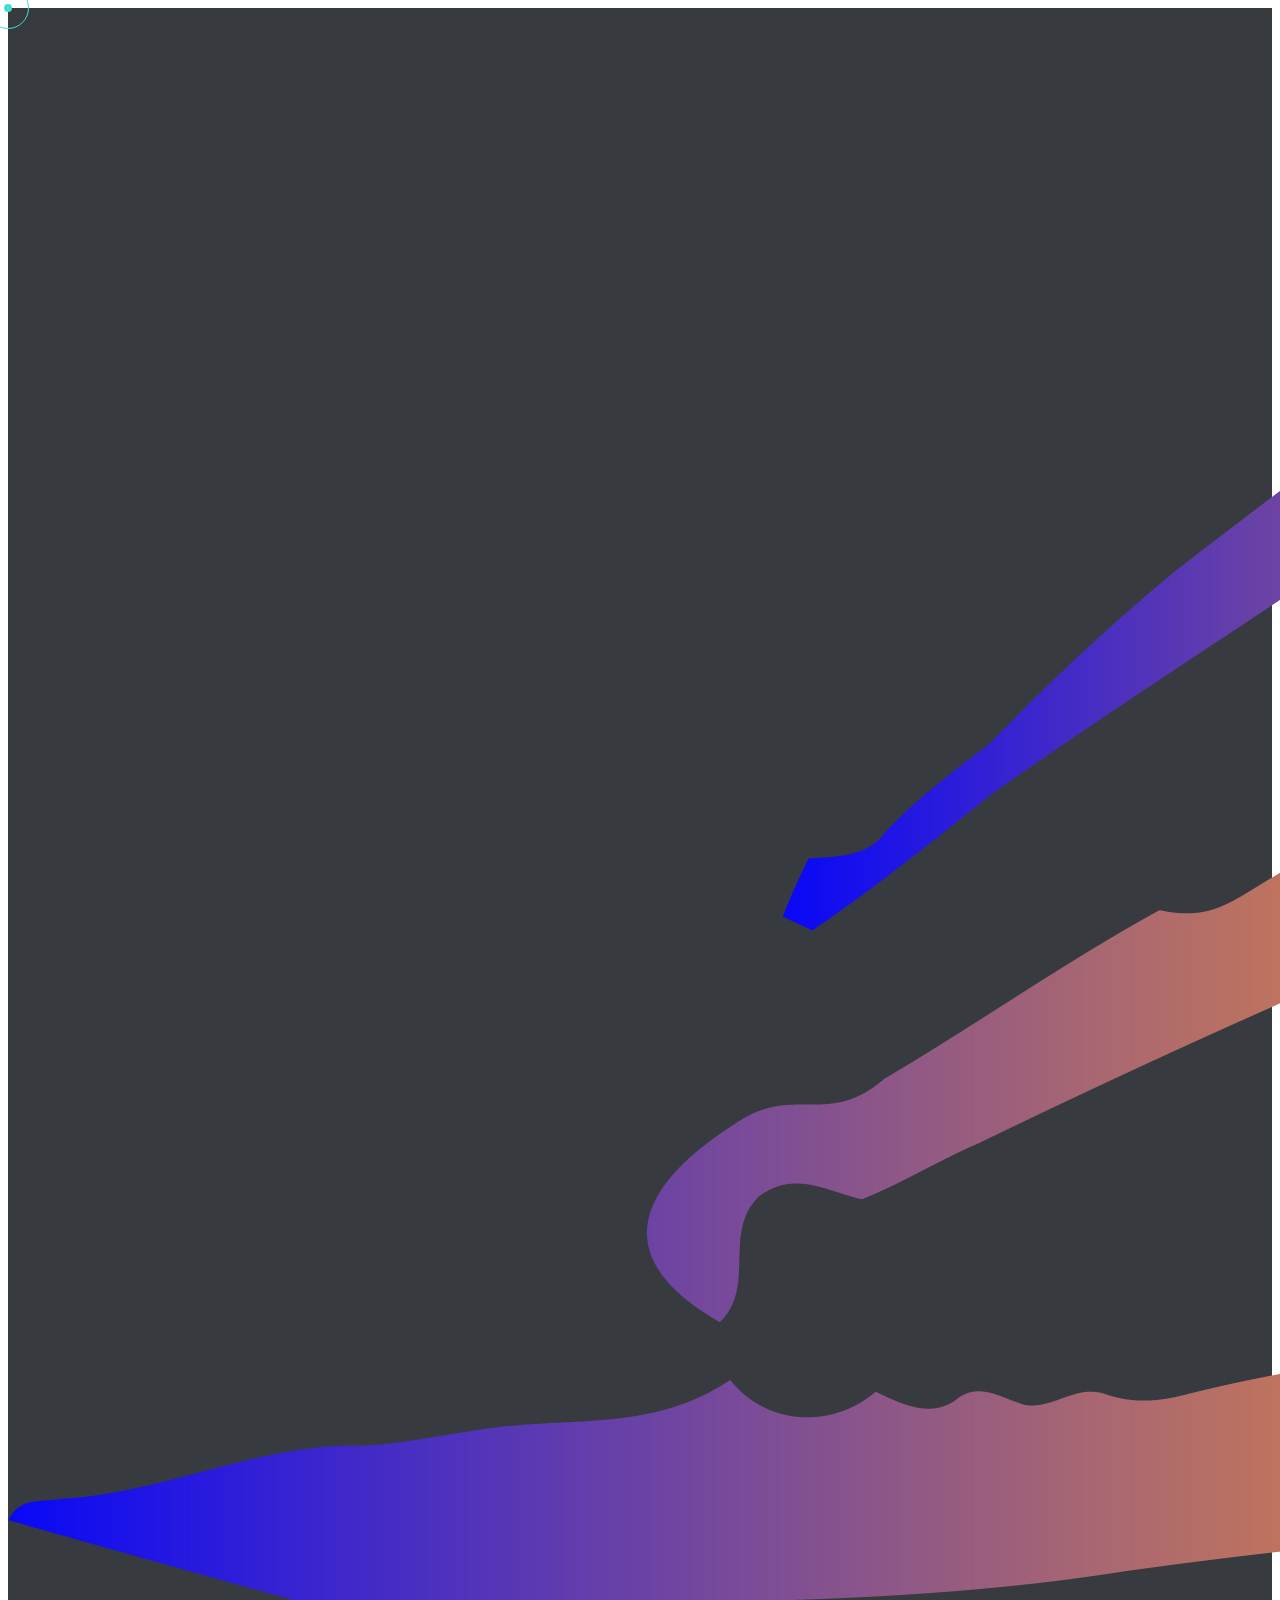
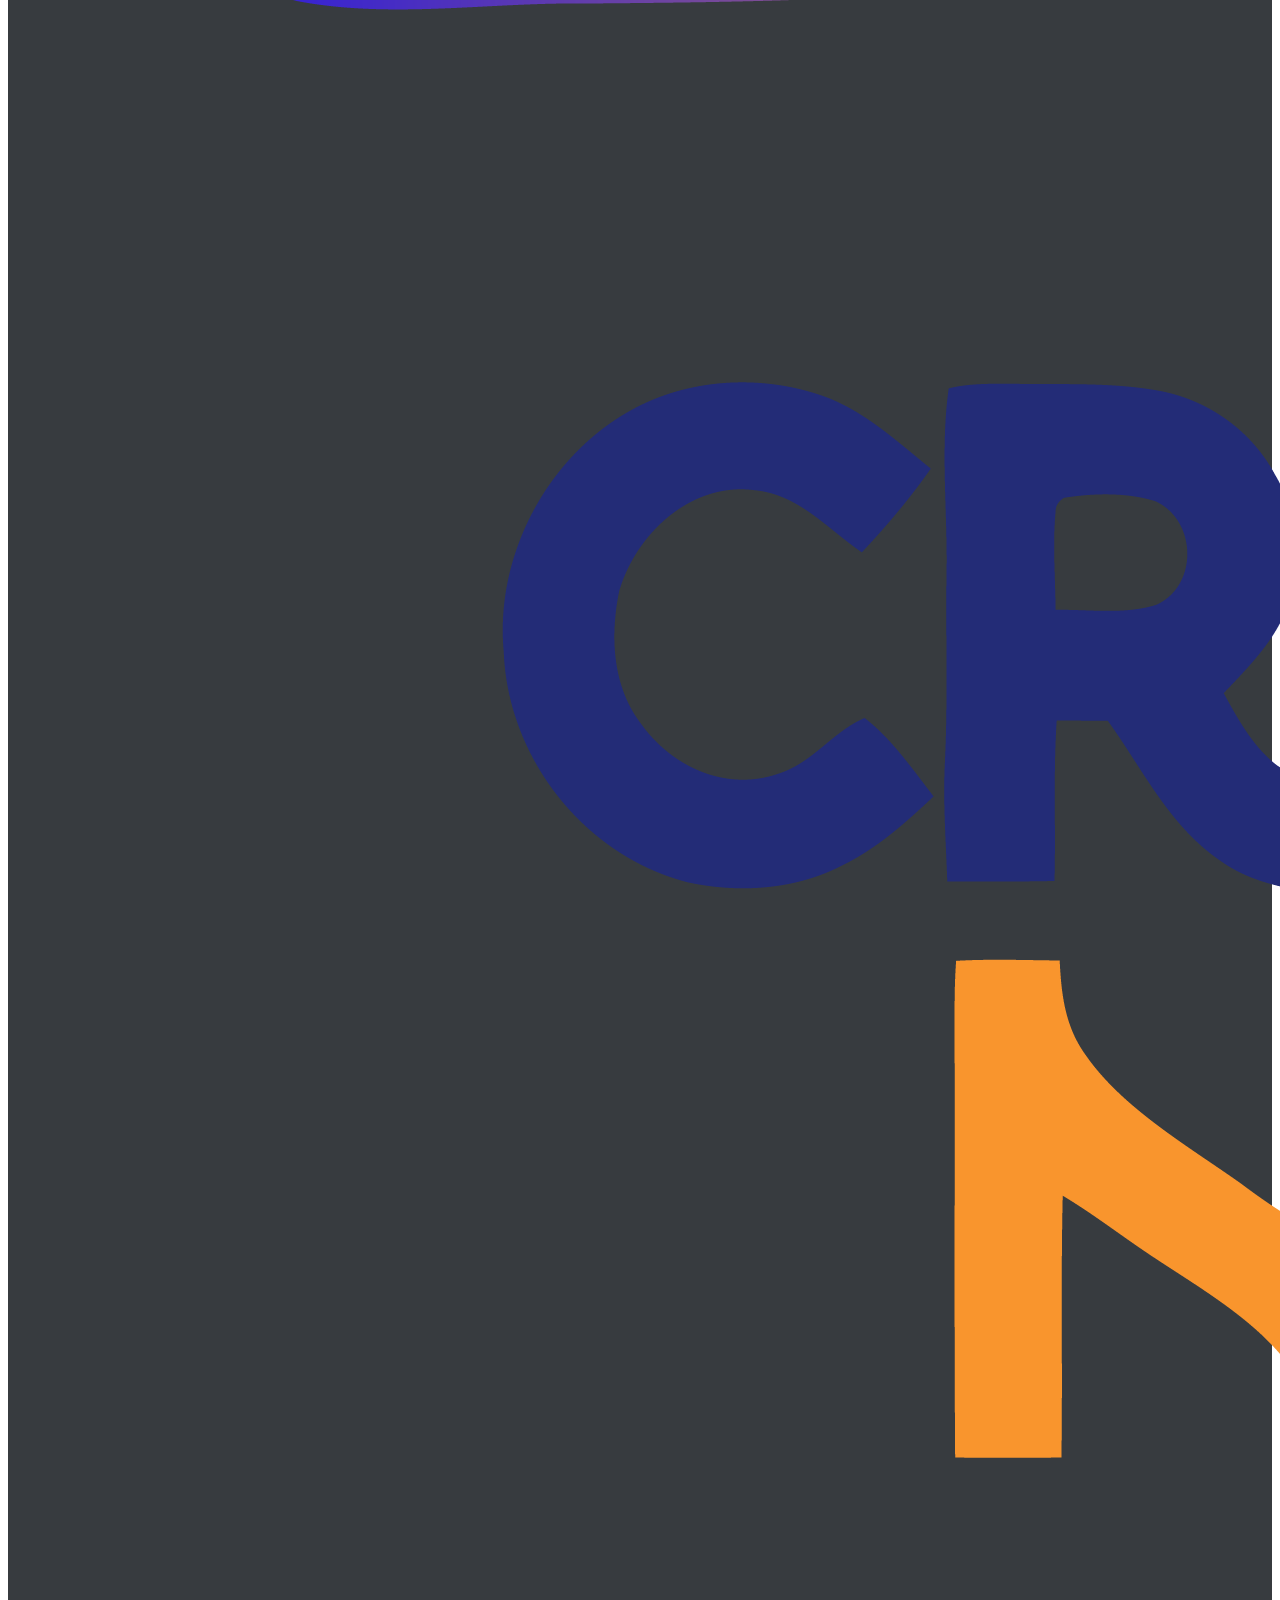
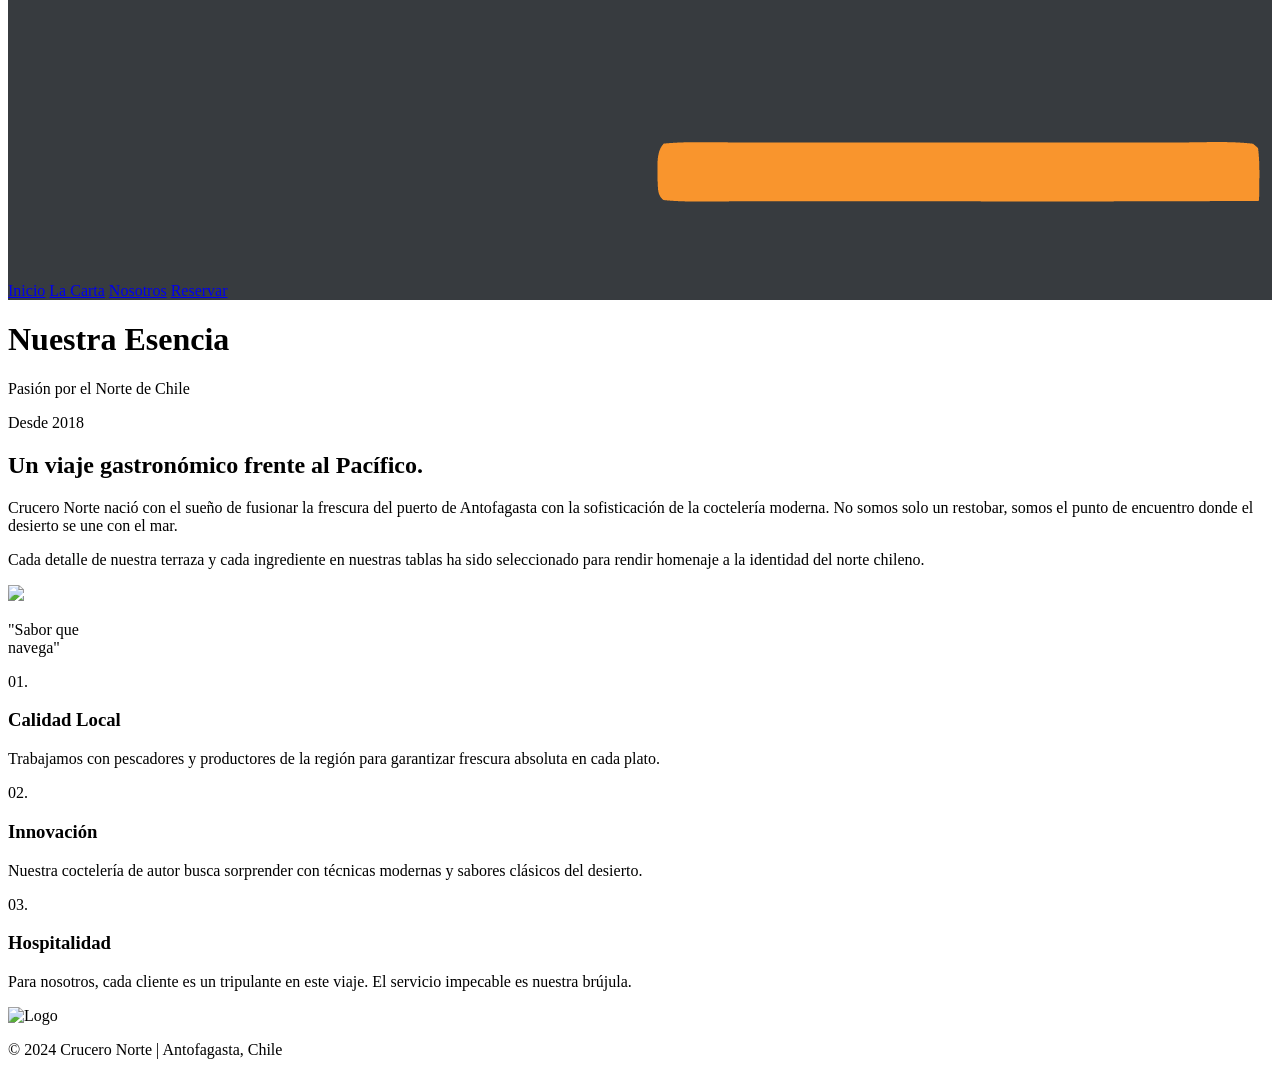
==== public/nosotros.html @ 307e8dde "Node.js" ====
<!DOCTYPE html>
<html lang="es">
<head>
    <meta charset="UTF-8">
    <meta name="viewport" content="width=device-width, initial-scale=1.0">
    <title>Nosotros | Crucero Norte Restobar</title>
    
    <script src="https://cdn.tailwindcss.com"></script>
    <link href="https://fonts.googleapis.com/css2?family=Montserrat:wght@300;400;700&family=Oswald:wght@400;700&display=swap" rel="stylesheet">
    <link href="https://unpkg.com/aos@2.3.1/dist/aos.css" rel="stylesheet">
    
    <script>
        tailwind.config = {
            theme: {
                extend: {
                    fontFamily: {
                        'sans': ['Montserrat', 'sans-serif'],
                        'serif': ['Oswald', 'sans-serif'],
                    },
                    colors: {
                        'turquesa': '#40E0D0',
                        'naranja': '#E9692C',
                        'marino': '#0A1A2F',
                        'oscuro': '#050A0F',
                    }
                }
            }
        }
    </script>

    <style>
        html { scroll-behavior: smooth; }
        .glass { background: rgba(5, 10, 15, 0.8); backdrop-filter: blur(15px); -webkit-backdrop-filter: blur(15px); }
        .parallax-window { background-attachment: fixed; background-position: center; background-size: cover; }
        
        @media (min-width: 768px) {
            body { cursor: none; }
            a, button { cursor: none; }
            .cursor-dot {
                width: 8px; height: 8px; background: #40E0D0;
                position: fixed; pointer-events: none; z-index: 9999;
                border-radius: 50%; transform: translate(-50%, -50%);
            }
            .cursor-outline {
                width: 40px; height: 40px; border: 1.5px solid #40E0D0;
                position: fixed; pointer-events: none; z-index: 9998;
                border-radius: 50%; transform: translate(-50%, -50%);
                transition: all 0.15s ease-out;
            }
        }
    </style>
</head>
<body class="bg-oscuro text-white font-sans overflow-x-hidden">

    <div class="cursor-dot" id="cursor-dot"></div>
    <div class="cursor-outline" id="cursor-outline"></div>

    <nav class="fixed top-0 w-full z-50 glass border-b border-white/5">
        <div class="max-w-7xl mx-auto px-6 h-20 flex justify-between items-center">
            <div class="h-14">
                <a href="index.html">
                    <img src="../img/logo-crucero-norte.jpg" alt="Logo" class="h-full w-auto object-contain">
                </a>
            </div>
            <div class="hidden md:flex items-center space-x-10 text-[11px] font-bold uppercase tracking-[0.3em]">
                <a href="index.html" class="hover:text-turquesa transition-colors">Inicio</a>
                <a href="index.html#menu" class="hover:text-turquesa transition-colors">La Carta</a>
                <a href="#" class="text-turquesa">Nosotros</a>
                <a href="https://wa.me/56967058463" target="_blank" class="bg-naranja px-7 py-3 rounded-full hover:scale-105 transition-all">Reservar</a>
            </div>
        </div>
    </nav>

    <header class="relative h-[60vh] flex items-center justify-center overflow-hidden">
        <div class="absolute inset-0 bg-[url('https://images.unsplash.com/photo-1514362545857-3bc16c4c7d1b?q=80&w=2000')] bg-cover bg-center opacity-30"></div>
        <div class="relative z-10 text-center">
            <h1 class="text-6xl md:text-9xl font-serif font-bold uppercase tracking-tight" data-aos="fade-up">
                Nuestra <span class="text-turquesa">Esencia</span>
            </h1>
            <p class="text-white/40 uppercase tracking-[0.4em] text-xs mt-4 font-bold" data-aos="fade-up" data-aos-delay="200">Pasión por el Norte de Chile</p>
        </div>
    </header>

    <section class="py-32 max-w-5xl mx-auto px-6">
        <div class="grid md:grid-cols-2 gap-20 items-center">
            <div data-aos="fade-right">
                <span class="text-naranja font-bold text-xs uppercase tracking-widest">Desde 2018</span>
                <h2 class="text-5xl font-serif font-bold uppercase mt-4 mb-6 leading-tight">Un viaje gastronómico frente al Pacífico.</h2>
                <p class="text-white/60 leading-relaxed mb-6 font-light">
                    Crucero Norte nació con el sueño de fusionar la frescura del puerto de Antofagasta con la sofisticación de la coctelería moderna. No somos solo un restobar, somos el punto de encuentro donde el desierto se une con el mar.
                </p>
                <p class="text-white/60 leading-relaxed font-light">
                    Cada detalle de nuestra terraza y cada ingrediente en nuestras tablas ha sido seleccionado para rendir homenaje a la identidad del norte chileno.
                </p>
            </div>
            <div class="relative" data-aos="fade-left">
                <div class="aspect-[4/5] rounded-3xl overflow-hidden border border-white/10 shadow-2xl shadow-turquesa/5">
                    <img src="https://images.unsplash.com/photo-1559339352-11d035aa65de?q=80&w=800" class="w-full h-full object-cover grayscale hover:grayscale-0 transition-all duration-1000">
                </div>
                <div class="absolute -bottom-10 -left-10 bg-turquesa text-marino p-8 rounded-2xl hidden md:block shadow-xl">
                    <p class="text-3xl font-serif font-bold uppercase leading-none">"Sabor que<br>navega"</p>
                </div>
            </div>
        </div>
    </section>

    <section class="py-32 bg-white/5 border-y border-white/5">
        <div class="max-w-7xl mx-auto px-6">
            <div class="grid md:grid-cols-3 gap-12 text-center">
                <div data-aos="fade-up">
                    <div class="text-turquesa text-5xl mb-6 font-serif font-bold">01.</div>
                    <h3 class="text-xl font-bold mb-4 uppercase tracking-wider">Calidad Local</h3>
                    <p class="text-white/40 text-sm leading-relaxed">Trabajamos con pescadores y productores de la región para garantizar frescura absoluta en cada plato.</p>
                </div>
                <div data-aos="fade-up" data-aos-delay="100">
                    <div class="text-turquesa text-5xl mb-6 font-serif font-bold">02.</div>
                    <h3 class="text-xl font-bold mb-4 uppercase tracking-wider">Innovación</h3>
                    <p class="text-white/40 text-sm leading-relaxed">Nuestra coctelería de autor busca sorprender con técnicas modernas y sabores clásicos del desierto.</p>
                </div>
                <div data-aos="fade-up" data-aos-delay="200">
                    <div class="text-turquesa text-5xl mb-6 font-serif font-bold">03.</div>
                    <h3 class="text-xl font-bold mb-4 uppercase tracking-wider">Hospitalidad</h3>
                    <p class="text-white/40 text-sm leading-relaxed">Para nosotros, cada cliente es un tripulante en este viaje. El servicio impecable es nuestra brújula.</p>
                </div>
            </div>
        </div>
    </section>

    <footer class="py-16 text-center border-t border-white/5 bg-oscuro">
        <div class="flex flex-col items-center gap-6">
            <img src="img/logo-crucero-norte.jpg" alt="Logo" class="h-16 opacity-50 grayscale hover:grayscale-0 transition-all">
            <p class="text-[10px] uppercase tracking-[0.5em] text-white/20">© 2024 Crucero Norte | Antofagasta, Chile</p>
        </div>
    </footer>

    <script src="https://unpkg.com/aos@2.3.1/dist/aos.js"></script>
    <script>
        AOS.init({ 
            duration: 1200,
            once: true,
            easing: 'ease-out-quart'
        });

        const dot = document.getElementById("cursor-dot");
        const outline = document.getElementById("cursor-outline");
        window.addEventListener("mousemove", (e) => {
            const posX = e.clientX;
            const posY = e.clientY;
            dot.style.left = `${posX}px`;
            dot.style.top = `${posY}px`;
            outline.animate({ left: `${posX}px`, top: `${posY}px` }, { duration: 500, fill: "forwards" });
        });
    </script>
</body>
</html>
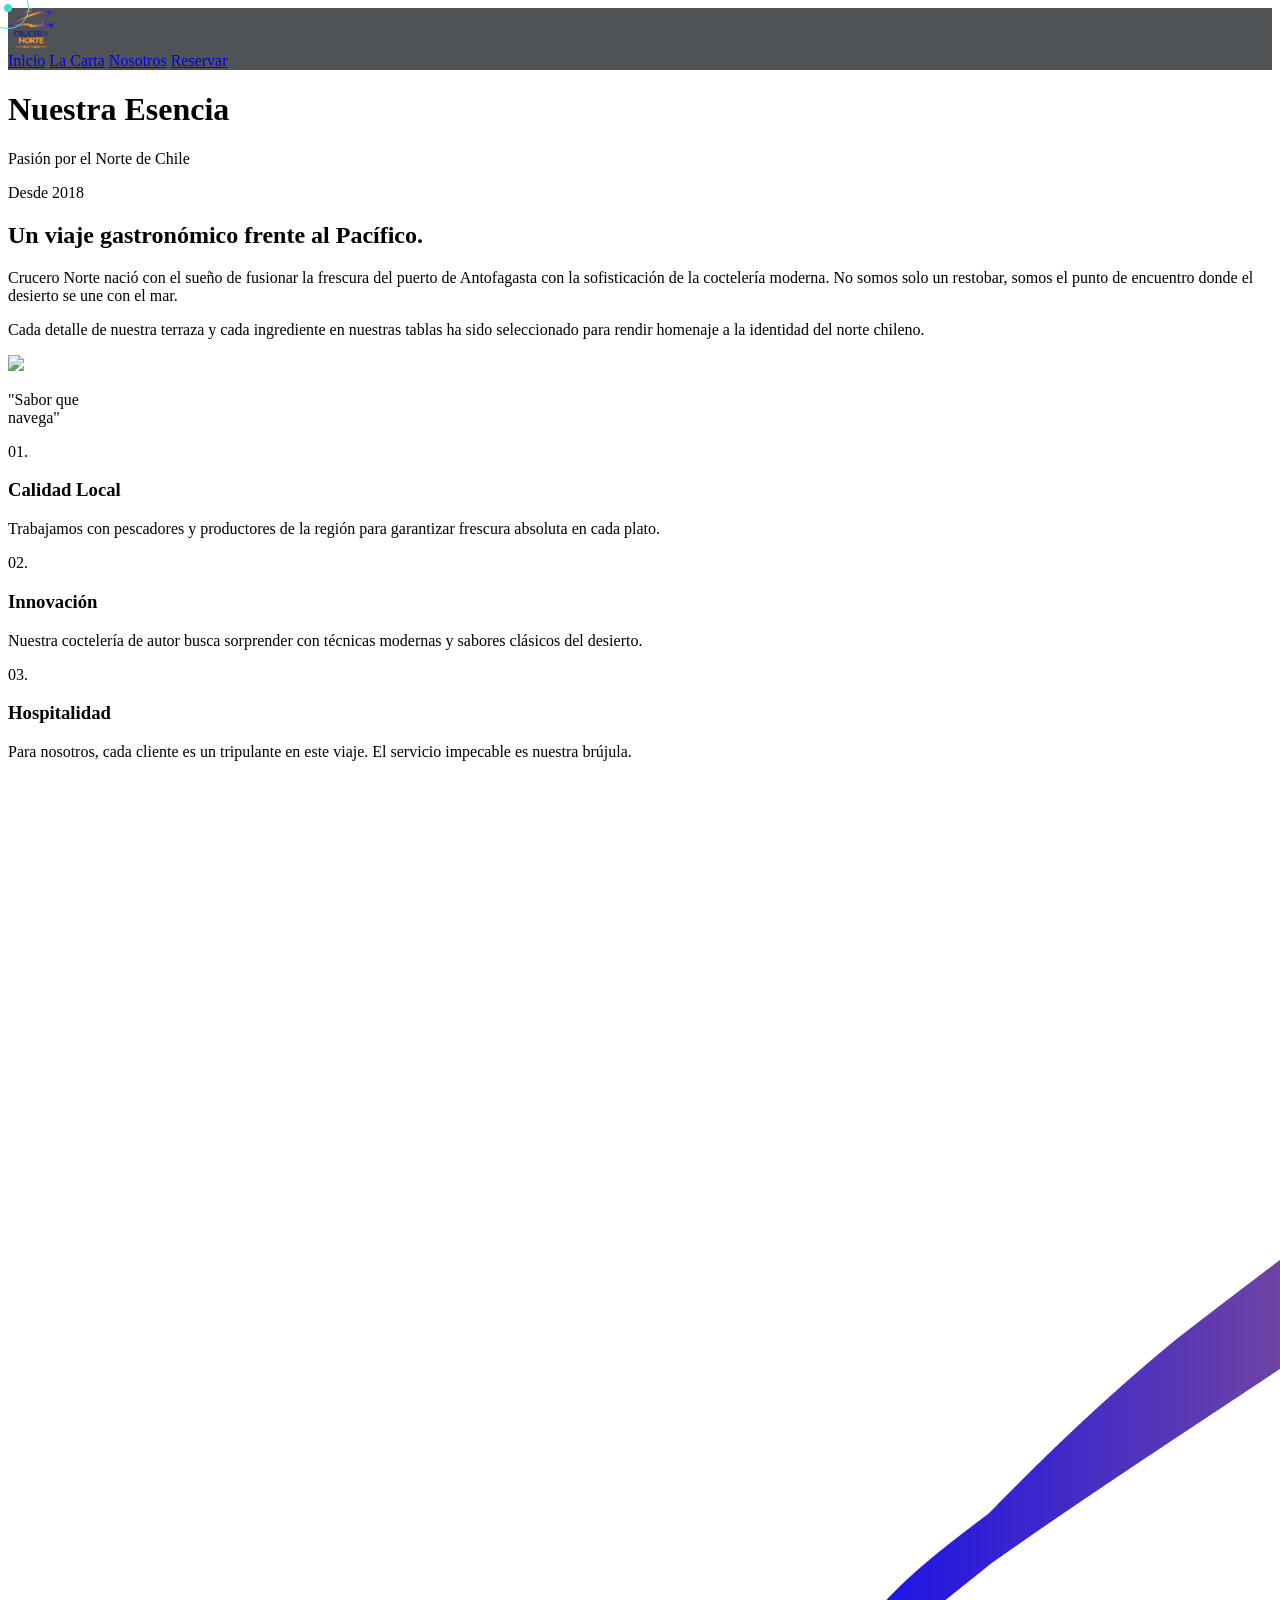
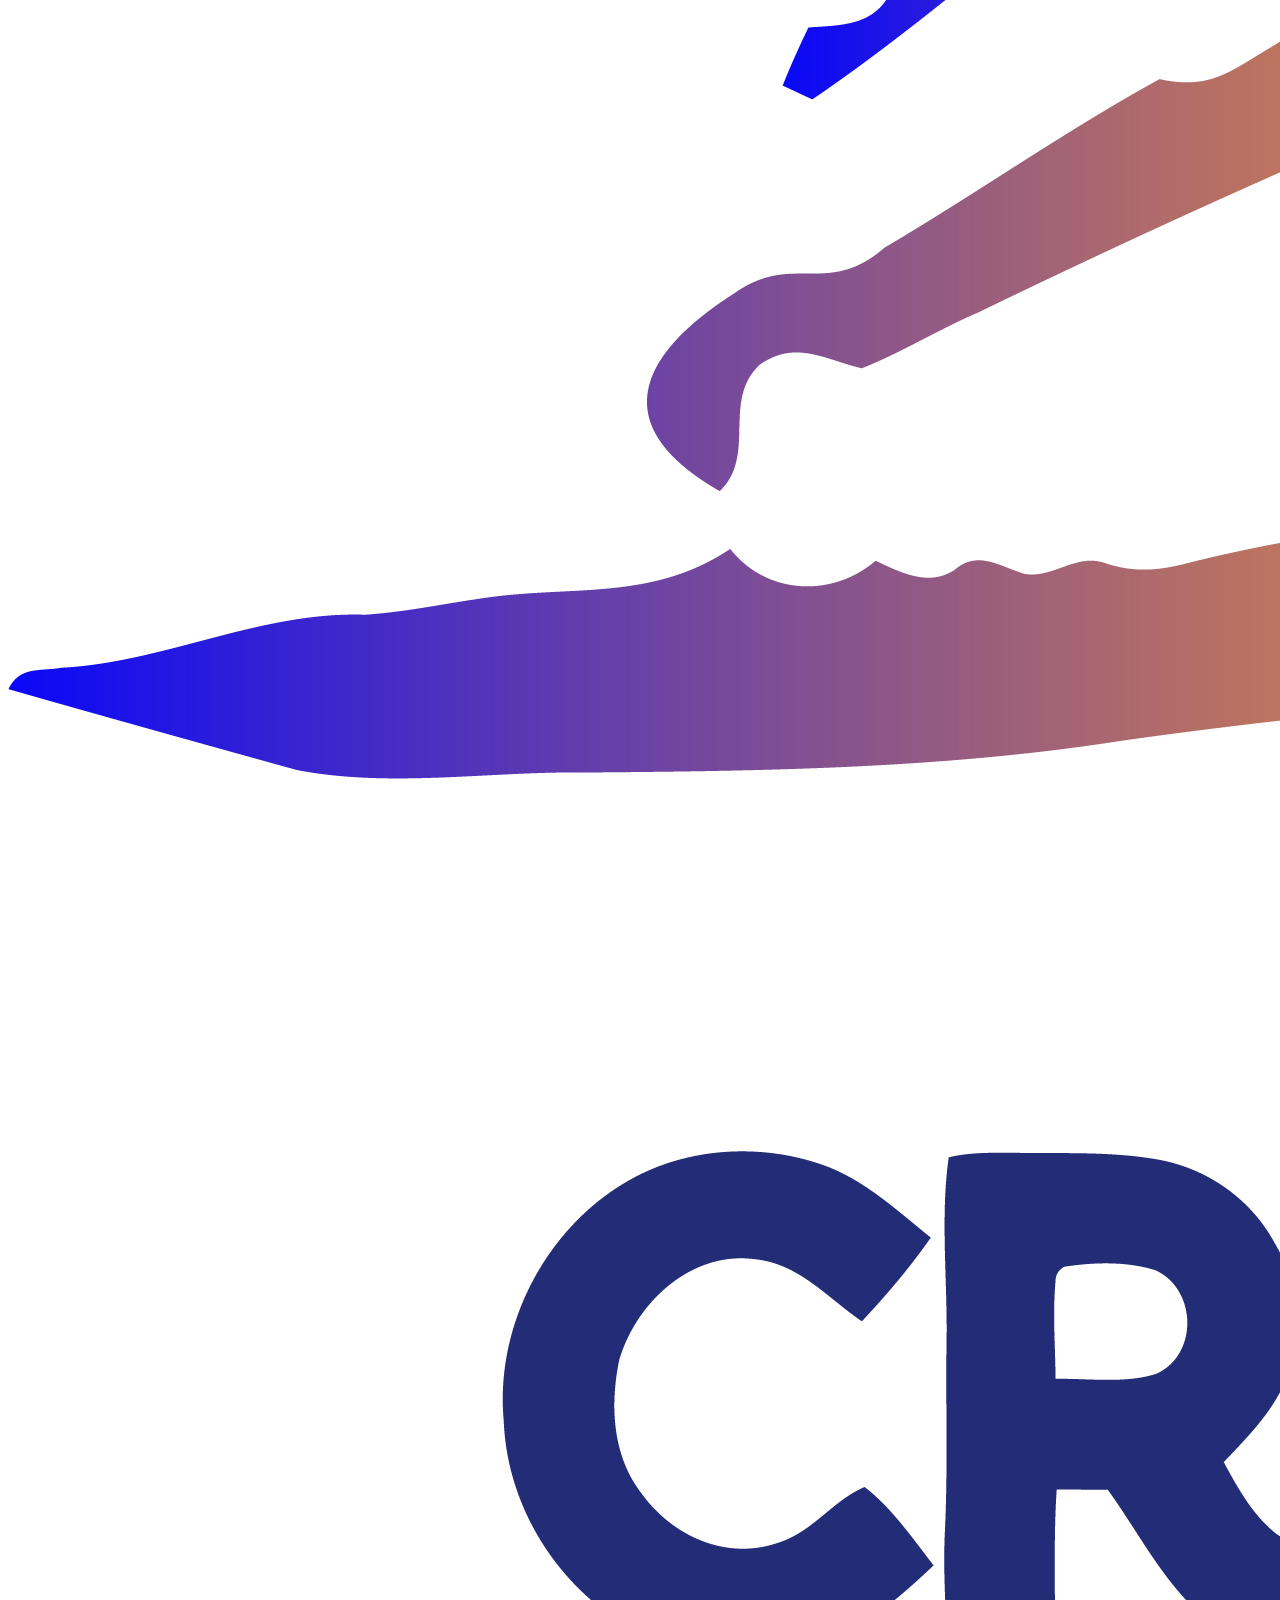
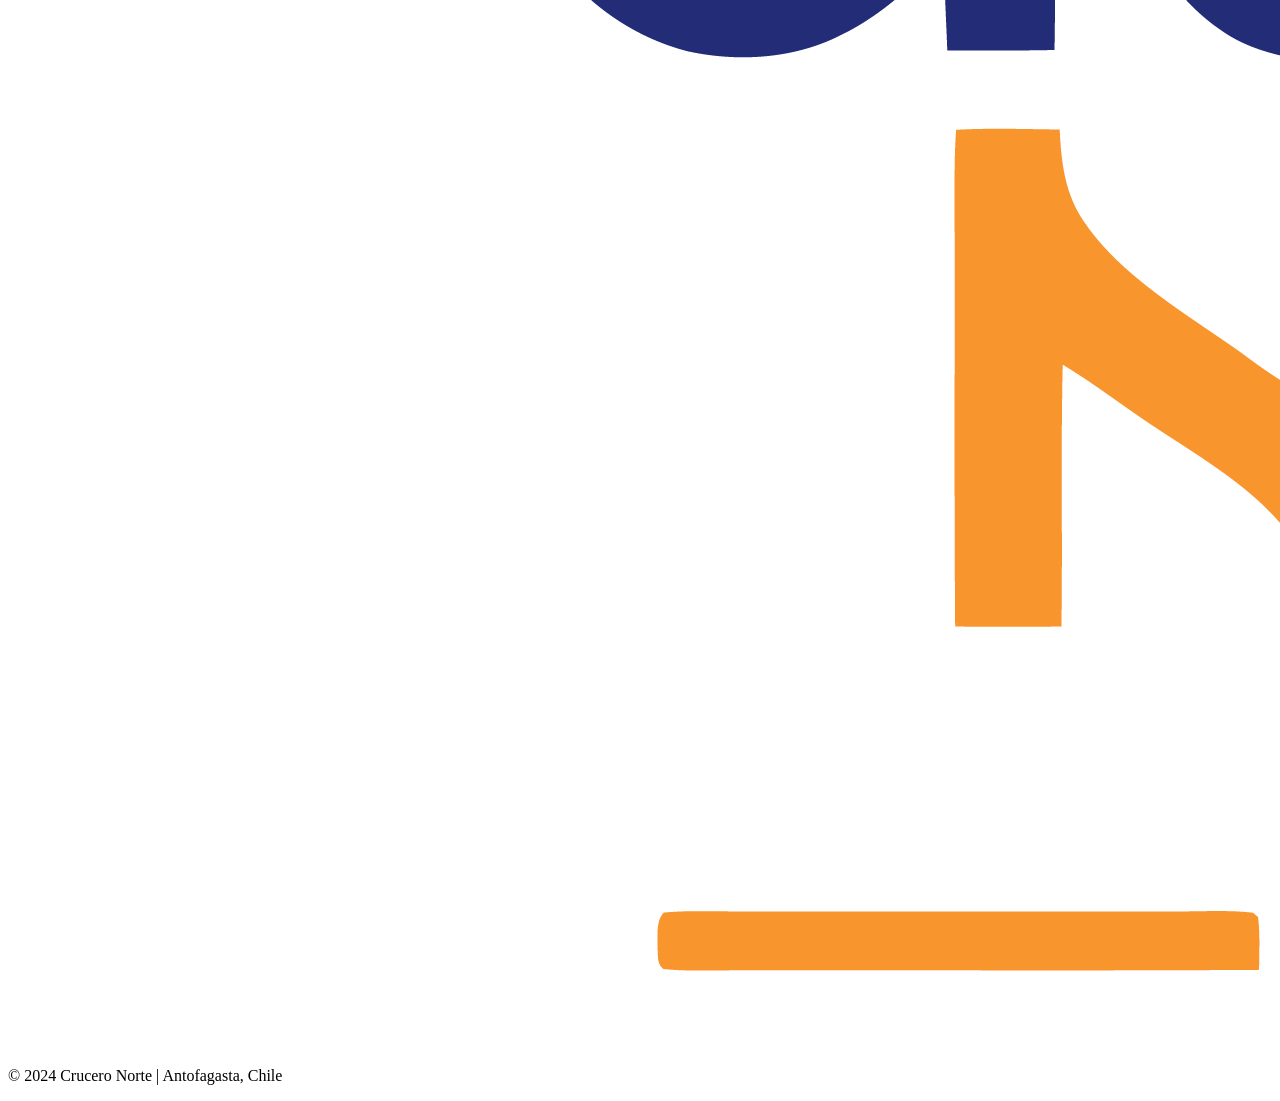
==== commit 1d06a158: "pruebas de diseño Co-authored-by: Copilot <copilot@github.com>" ====
--- a/public/nosotros.html
+++ b/public/nosotros.html
@@ -30,7 +30,8 @@
 
     <style>
         html { scroll-behavior: smooth; }
-        .glass { background: rgba(5, 10, 15, 0.8); backdrop-filter: blur(15px); -webkit-backdrop-filter: blur(15px); }
+        .glass { background: rgba(5, 10, 15, 0.7); backdrop-filter: blur(18px); -webkit-backdrop-filter: blur(18px); }
+        .brand-logo img { max-height: 40px; width: auto; }
         .parallax-window { background-attachment: fixed; background-position: center; background-size: cover; }
         
         @media (min-width: 768px) {
@@ -57,9 +58,9 @@
 
     <nav class="fixed top-0 w-full z-50 glass border-b border-white/5">
         <div class="max-w-7xl mx-auto px-6 h-20 flex justify-between items-center">
-            <div class="h-14">
+            <div class="h-14 brand-logo">
                 <a href="index.html">
-                    <img src="../img/logo-crucero-norte.jpg" alt="Logo" class="h-full w-auto object-contain">
+                    <img src="img/logo-crucero-norte.jpg" alt="Logo" class="object-contain">
                 </a>
             </div>
             <div class="hidden md:flex items-center space-x-10 text-[11px] font-bold uppercase tracking-[0.3em]">
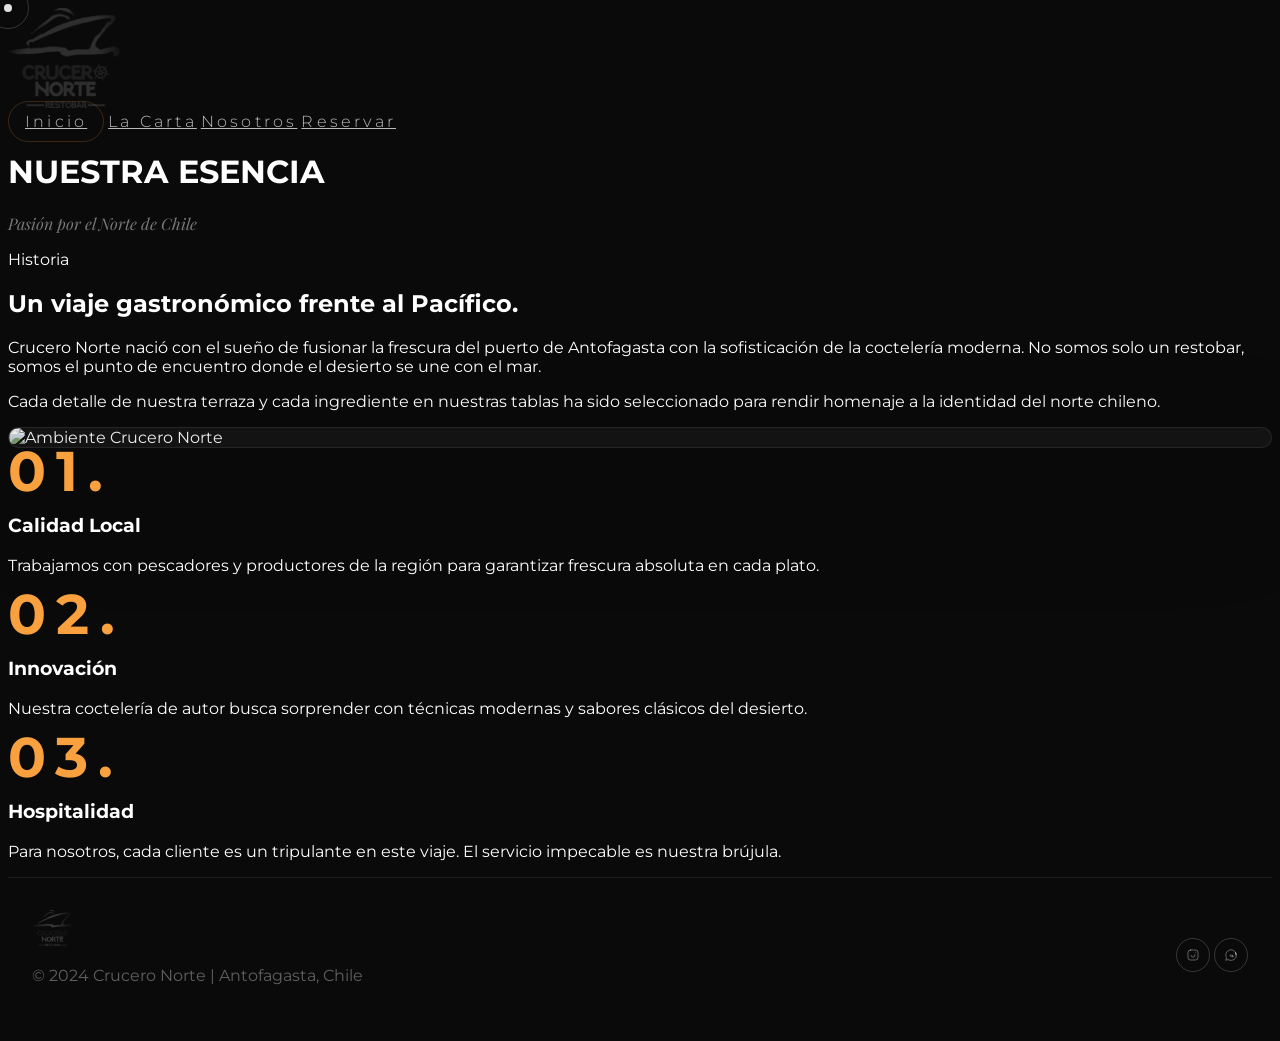
==== commit e821d89b: "se agrego la carta Co-authored-by: Copilot <copilot@github.com>" ====
--- a/public/nosotros.html
+++ b/public/nosotros.html
@@ -6,8 +6,9 @@
     <title>Nosotros | Crucero Norte Restobar</title>
     
     <script src="https://cdn.tailwindcss.com"></script>
-    <link href="https://fonts.googleapis.com/css2?family=Montserrat:wght@300;400;700&family=Oswald:wght@400;700&display=swap" rel="stylesheet">
+    <link href="https://fonts.googleapis.com/css2?family=Montserrat:wght@300;500;700&family=Outfit:wght@300;500;700&family=Playfair+Display:ital,wght@0,400;0,500;0,700;1,400;1,500;1,700&display=swap" rel="stylesheet">
     <link href="https://unpkg.com/aos@2.3.1/dist/aos.css" rel="stylesheet">
+    <link rel="stylesheet" href="styles.css">
     
     <script>
         tailwind.config = {
@@ -15,11 +16,11 @@
                 extend: {
                     fontFamily: {
                         'sans': ['Montserrat', 'sans-serif'],
-                        'serif': ['Oswald', 'sans-serif'],
+                        'display': ['Outfit', 'sans-serif'],
+                        'serif': ['Playfair Display', 'serif'],
                     },
                     colors: {
-                        'turquesa': '#40E0D0',
-                        'naranja': '#E9692C',
+                        'accent': '#f9a03f',
                         'marino': '#0A1A2F',
                         'oscuro': '#050A0F',
                     }
@@ -27,110 +28,95 @@
             }
         }
     </script>
-
-    <style>
-        html { scroll-behavior: smooth; }
-        .glass { background: rgba(5, 10, 15, 0.7); backdrop-filter: blur(18px); -webkit-backdrop-filter: blur(18px); }
-        .brand-logo img { max-height: 40px; width: auto; }
-        .parallax-window { background-attachment: fixed; background-position: center; background-size: cover; }
-        
-        @media (min-width: 768px) {
-            body { cursor: none; }
-            a, button { cursor: none; }
-            .cursor-dot {
-                width: 8px; height: 8px; background: #40E0D0;
-                position: fixed; pointer-events: none; z-index: 9999;
-                border-radius: 50%; transform: translate(-50%, -50%);
-            }
-            .cursor-outline {
-                width: 40px; height: 40px; border: 1.5px solid #40E0D0;
-                position: fixed; pointer-events: none; z-index: 9998;
-                border-radius: 50%; transform: translate(-50%, -50%);
-                transition: all 0.15s ease-out;
-            }
-        }
-    </style>
 </head>
 <body class="bg-oscuro text-white font-sans overflow-x-hidden">
 
     <div class="cursor-dot" id="cursor-dot"></div>
     <div class="cursor-outline" id="cursor-outline"></div>
 
-    <nav class="fixed top-0 w-full z-50 glass border-b border-white/5">
+    <nav class="page-nav fixed top-0 w-full z-50">
         <div class="max-w-7xl mx-auto px-6 h-20 flex justify-between items-center">
             <div class="h-14 brand-logo">
                 <a href="index.html">
-                    <img src="img/logo-crucero-norte.jpg" alt="Logo" class="object-contain">
+                    <img src="img/logo-crucero-norte.jpg" alt="Logo" class="object-contain nosotros-logo-overlay">
                 </a>
             </div>
-            <div class="hidden md:flex items-center space-x-10 text-[11px] font-bold uppercase tracking-[0.3em]">
-                <a href="index.html" class="hover:text-turquesa transition-colors">Inicio</a>
-                <a href="index.html#menu" class="hover:text-turquesa transition-colors">La Carta</a>
-                <a href="#" class="text-turquesa">Nosotros</a>
-                <a href="https://wa.me/56967058463" target="_blank" class="bg-naranja px-7 py-3 rounded-full hover:scale-105 transition-all">Reservar</a>
+            <div class="hidden md:flex items-center space-x-10 text-[10px] font-light uppercase tracking-[0.2em]">
+                <a href="index.html" class="nav-link nav-start-link">Inicio</a>
+                <a href="index.html#menu" class="nav-link">La Carta</a>
+                <a href="#" class="nav-link text-white">Nosotros</a>
+                <a href="https://wa.me/56967058463" target="_blank" class="nav-link border border-white/10 rounded-full px-7 py-3 transition-all hover:text-white hover:border-accent">Reservar</a>
             </div>
         </div>
     </nav>
 
-    <header class="relative h-[60vh] flex items-center justify-center overflow-hidden">
-        <div class="absolute inset-0 bg-[url('https://images.unsplash.com/photo-1514362545857-3bc16c4c7d1b?q=80&w=2000')] bg-cover bg-center opacity-30"></div>
-        <div class="relative z-10 text-center">
-            <h1 class="text-6xl md:text-9xl font-serif font-bold uppercase tracking-tight" data-aos="fade-up">
-                Nuestra <span class="text-turquesa">Esencia</span>
-            </h1>
-            <p class="text-white/40 uppercase tracking-[0.4em] text-xs mt-4 font-bold" data-aos="fade-up" data-aos-delay="200">Pasión por el Norte de Chile</p>
+    <header class="relative min-h-[60vh] flex items-center justify-center overflow-hidden">
+        <div class="absolute inset-0">
+            <div class="absolute inset-0 hero-bg-animate opacity-30" style="background-image: url('https://images.unsplash.com/photo-1514362545857-3bc16c4c7d1b?q=80&w=2000'); background-size: cover; background-position: center; background-repeat: no-repeat;"></div>
+            <div class="absolute inset-0 bg-black/70"></div>
+        </div>
+        <div class="relative z-10 max-w-7xl mx-auto text-center px-6">
+            <h1 class="text-5xl md:text-8xl font-display font-bold uppercase tracking-[0.8em] text-white/20 mb-6" data-aos="fade-up">NUESTRA ESENCIA</h1>
+            <p class="hero-subtitle text-white/40 italic font-serif text-xl md:text-2xl tracking-[0.08em] max-w-2xl mx-auto" data-aos="fade-up" data-aos-delay="200">Pasión por el Norte de Chile</p>
         </div>
     </header>
 
-    <section class="py-32 max-w-5xl mx-auto px-6">
-        <div class="grid md:grid-cols-2 gap-20 items-center">
-            <div data-aos="fade-right">
-                <span class="text-naranja font-bold text-xs uppercase tracking-widest">Desde 2018</span>
-                <h2 class="text-5xl font-serif font-bold uppercase mt-4 mb-6 leading-tight">Un viaje gastronómico frente al Pacífico.</h2>
-                <p class="text-white/60 leading-relaxed mb-6 font-light">
-                    Crucero Norte nació con el sueño de fusionar la frescura del puerto de Antofagasta con la sofisticación de la coctelería moderna. No somos solo un restobar, somos el punto de encuentro donde el desierto se une con el mar.
-                </p>
-                <p class="text-white/60 leading-relaxed font-light">
-                    Cada detalle de nuestra terraza y cada ingrediente en nuestras tablas ha sido seleccionado para rendir homenaje a la identidad del norte chileno.
-                </p>
-            </div>
-            <div class="relative" data-aos="fade-left">
-                <div class="aspect-[4/5] rounded-3xl overflow-hidden border border-white/10 shadow-2xl shadow-turquesa/5">
-                    <img src="https://images.unsplash.com/photo-1559339352-11d035aa65de?q=80&w=800" class="w-full h-full object-cover grayscale hover:grayscale-0 transition-all duration-1000">
+    <section class="py-32 bg-oscuro">
+        <div class="max-w-7xl mx-auto px-6">
+            <div class="grid md:grid-cols-2 gap-24 items-center">
+                <div class="max-w-3xl" data-aos="fade-right">
+                    <span class="text-white/40 text-[10px] uppercase tracking-[0.4em]">Historia</span>
+                    <h2 class="text-5xl font-semibold uppercase tracking-[0.3em] mt-6 mb-8 leading-tight">Un viaje gastronómico frente al Pacífico.</h2>
+                    <p class="text-white/60 leading-relaxed mb-6 font-light">
+                        Crucero Norte nació con el sueño de fusionar la frescura del puerto de Antofagasta con la sofisticación de la coctelería moderna. No somos solo un restobar, somos el punto de encuentro donde el desierto se une con el mar.
+                    </p>
+                    <p class="text-white/60 leading-relaxed font-light">
+                        Cada detalle de nuestra terraza y cada ingrediente en nuestras tablas ha sido seleccionado para rendir homenaje a la identidad del norte chileno.
+                    </p>
                 </div>
-                <div class="absolute -bottom-10 -left-10 bg-turquesa text-marino p-8 rounded-2xl hidden md:block shadow-xl">
-                    <p class="text-3xl font-serif font-bold uppercase leading-none">"Sabor que<br>navega"</p>
+                <div class="story-image relative group" data-aos="fade-left">
+                    <img src="https://images.unsplash.com/photo-1559339352-11d035aa65de?q=80&w=1200" alt="Ambiente Crucero Norte" class="w-full h-full object-cover">
                 </div>
             </div>
         </div>
     </section>
 
-    <section class="py-32 bg-white/5 border-y border-white/5">
+    <section class="py-32 border-t border-white/5">
         <div class="max-w-7xl mx-auto px-6">
             <div class="grid md:grid-cols-3 gap-12 text-center">
                 <div data-aos="fade-up">
-                    <div class="text-turquesa text-5xl mb-6 font-serif font-bold">01.</div>
-                    <h3 class="text-xl font-bold mb-4 uppercase tracking-wider">Calidad Local</h3>
+                    <div class="value-number mb-6">01.</div>
+                    <h3 class="text-xl font-light mb-4 uppercase tracking-[0.2em]">Calidad Local</h3>
                     <p class="text-white/40 text-sm leading-relaxed">Trabajamos con pescadores y productores de la región para garantizar frescura absoluta en cada plato.</p>
                 </div>
                 <div data-aos="fade-up" data-aos-delay="100">
-                    <div class="text-turquesa text-5xl mb-6 font-serif font-bold">02.</div>
-                    <h3 class="text-xl font-bold mb-4 uppercase tracking-wider">Innovación</h3>
+                    <div class="value-number mb-6">02.</div>
+                    <h3 class="text-xl font-light mb-4 uppercase tracking-[0.2em]">Innovación</h3>
                     <p class="text-white/40 text-sm leading-relaxed">Nuestra coctelería de autor busca sorprender con técnicas modernas y sabores clásicos del desierto.</p>
                 </div>
                 <div data-aos="fade-up" data-aos-delay="200">
-                    <div class="text-turquesa text-5xl mb-6 font-serif font-bold">03.</div>
-                    <h3 class="text-xl font-bold mb-4 uppercase tracking-wider">Hospitalidad</h3>
+                    <div class="value-number mb-6">03.</div>
+                    <h3 class="text-xl font-light mb-4 uppercase tracking-[0.2em]">Hospitalidad</h3>
                     <p class="text-white/40 text-sm leading-relaxed">Para nosotros, cada cliente es un tripulante en este viaje. El servicio impecable es nuestra brújula.</p>
                 </div>
             </div>
         </div>
     </section>
 
-    <footer class="py-16 text-center border-t border-white/5 bg-oscuro">
-        <div class="flex flex-col items-center gap-6">
-            <img src="img/logo-crucero-norte.jpg" alt="Logo" class="h-16 opacity-50 grayscale hover:grayscale-0 transition-all">
-            <p class="text-[10px] uppercase tracking-[0.5em] text-white/20">© 2024 Crucero Norte | Antofagasta, Chile</p>
+    <footer class="footer-minimal">
+        <div class="footer-inner max-w-7xl mx-auto">
+            <div class="flex items-center gap-4">
+                <img src="img/logo-crucero-norte.jpg" alt="Logo" class="h-10">
+                <p class="footer-copy text-[10px] uppercase tracking-[0.5em]">© 2024 Crucero Norte | Antofagasta, Chile</p>
+            </div>
+            <div class="social-links flex items-center gap-3">
+                <a href="https://www.instagram.com/crucero_norte/" target="_blank" aria-label="Instagram">
+                    <svg width="12" height="12" viewBox="0 0 24 24" fill="none" stroke="currentColor" stroke-width="2" stroke-linecap="round" stroke-linejoin="round"><rect x="2" y="2" width="20" height="20" rx="5" ry="5"></rect><path d="M16 11.37a4 4 0 1 1-7.94 1.62"></path><line x1="17.5" y1="6.5" x2="17.5" y2="6.5"></line></svg>
+                </a>
+                <a href="https://wa.me/56967058463" target="_blank" aria-label="WhatsApp">
+                    <svg width="12" height="12" viewBox="0 0 24 24" fill="none" stroke="currentColor" stroke-width="2" stroke-linecap="round" stroke-linejoin="round"><path d="M21.9 11.5A10.6 10.6 0 0 0 12 1.5C6.1 1.5 1.5 6.1 1.5 12.1c0 2 .6 3.9 1.8 5.4L1.5 22.5l4.9-1.3a10.6 10.6 0 0 0 5.7 1.5h.1c5.9 0 10.6-4.6 10.6-10.6a10.5 10.5 0 0 0-1.5-5.1Z"></path><path d="M16.1 14.5c-.3-.1-1.7-.9-2-1a.7.7 0 0 1-.3-.4c-.1-.2-.6-.5-1-.8-.4-.3-.8-.4-1.1-.4-.3 0-.7 0-1 .1a1.1 1.1 0 0 0-.4.2c-.1.1-.4.4-.4.8s.4.9.5 1c.1.1 1 .8 2.4 1.4 1.6.7 1.6.5 1.9.5.3 0 .7-.1.9-.4.2-.2.4-.6.5-1 .1-.4.1-.7 0-.8-.1-.1-.2-.1-.5-.2Z"></path></svg>
+                </a>
+            </div>
         </div>
     </footer>
 
@@ -151,6 +137,15 @@
             dot.style.top = `${posY}px`;
             outline.animate({ left: `${posX}px`, top: `${posY}px` }, { duration: 500, fill: "forwards" });
         });
+
+        const nav = document.querySelector('.page-nav');
+        const onScroll = () => {
+            if (!nav) return;
+            if (window.scrollY > 50) nav.classList.add('scrolled');
+            else nav.classList.remove('scrolled');
+        };
+        window.addEventListener('scroll', onScroll);
+        onScroll();
     </script>
 </body>
 </html>
--- a/public/styles.css
+++ b/public/styles.css
@@ -0,0 +1,425 @@
+/* 1. CONFIGURACIÓN GLOBAL */
+html {
+    scroll-behavior: smooth;
+}
+
+:root {
+    --accent: #f9a03f;
+}
+
+body {
+    background-color: #0a0a0a; /* deeper matte black */
+    color: white;
+    font-family: 'Montserrat', sans-serif;
+    overflow-x: hidden;
+}
+
+.page-nav {
+    background: transparent;
+    border-bottom: none;
+    transition: background 0.4s ease, backdrop-filter 0.4s ease, border-color 0.4s ease, box-shadow 0.4s ease;
+}
+
+.page-nav.scrolled {
+    background: rgba(0, 0, 0, 0.78);
+    backdrop-filter: blur(18px);
+    border-bottom: 1px solid rgba(255, 255, 255, 0.08);
+    box-shadow: 0 18px 60px rgba(0, 0, 0, 0.22);
+}
+
+.nav-link {
+    color: rgba(255, 255, 255, 0.72);
+    transition: color 0.25s ease;
+    letter-spacing: 0.2em;
+    font-weight: 300;
+}
+
+.nav-link:hover {
+    color: white;
+}
+
+.hero-title {
+    letter-spacing: 0.8em;
+    text-transform: uppercase;
+    opacity: 0.15;
+    color: rgba(255, 255, 255, 1);
+    font-family: 'Outfit', sans-serif;
+    backdrop-filter: blur(12px);
+    text-shadow: none;
+}
+
+.title-accent {
+    width: 5rem;
+    height: 1px;
+    background: var(--accent);
+    opacity: 0.85;
+}
+
+.ghost-btn,
+.hero-actions a {
+    color: rgba(255, 255, 255, 0.55);
+    border: 0.5px solid rgba(255, 255, 255, 0.18);
+    background: transparent;
+    padding: 0.85rem 1.3rem;
+    border-radius: 9999px;
+    transition: all 0.35s ease;
+    letter-spacing: 0.2em;
+    text-transform: uppercase;
+    font-size: 0.75rem;
+    font-weight: 300;
+    font-family: 'Montserrat', sans-serif;
+}
+
+.ghost-btn:hover,
+.hero-actions a:hover {
+    color: white;
+    background: rgba(255, 255, 255, 0.08);
+    border-color: rgba(255, 255, 255, 0.35);
+}
+
+.ghost-btn:hover {
+    border-color: rgba(249, 160, 63, 0.45);
+}
+
+.carta-card {
+    display: block;
+    border: 0.5px solid rgba(255, 255, 255, 0.12);
+    border-radius: 2rem;
+    overflow: hidden;
+    background: rgba(255, 255, 255, 0.03);
+    transition: transform 0.5s ease, border-color 0.4s ease, box-shadow 0.4s ease;
+}
+
+.carta-card:hover {
+    transform: translateY(-4px);
+    border-color: rgba(249, 160, 63, 0.3);
+    box-shadow: 0 32px 80px rgba(0, 0, 0, 0.25);
+}
+
+.carta-card-image {
+    position: relative;
+    min-height: 20rem;
+    background-size: cover;
+    background-position: center;
+    transition: transform 0.8s ease, filter 0.8s ease;
+    filter: brightness(0.45) saturate(0.8);
+}
+
+.carta-card:hover .carta-card-image {
+    transform: scale(1.05);
+    filter: brightness(0.55) saturate(0.9);
+}
+
+.carta-card-body {
+    padding: 1.5rem;
+    display: flex;
+    flex-direction: column;
+    justify-content: space-between;
+    min-height: 7rem;
+}
+
+.carta-card-action {
+    color: rgba(255, 255, 255, 0.85);
+    font-size: 0.85rem;
+    letter-spacing: 0.25em;
+    text-transform: uppercase;
+    border: 0.5px solid rgba(255, 255, 255, 0.2);
+    padding: 0.75rem 1rem;
+    border-radius: 999px;
+    width: fit-content;
+    margin-top: auto;
+    transition: background 0.35s ease, border-color 0.35s ease;
+}
+
+.carta-card:hover .carta-card-action {
+    background: rgba(255, 255, 255, 0.08);
+    border-color: rgba(249, 160, 63, 0.35);
+}
+
+.carta-main-btn {
+    border-color: rgba(255, 255, 255, 0.2);
+    color: rgba(255, 255, 255, 0.88);
+}
+
+.carta-main-btn:hover {
+    background: rgba(255, 255, 255, 0.08);
+    border-color: rgba(249, 160, 63, 0.35);
+}
+
+.carta-watermark {
+    position: absolute;
+    top: 2rem;
+    right: 2rem;
+    font-size: 6rem;
+    color: rgba(255, 255, 255, 0.08);
+    pointer-events: none;
+    user-select: none;
+}
+
+.hero-action-accent:hover {
+    color: var(--accent);
+}
+
+.nosotros-logo-overlay {
+    max-height: 100px;
+    opacity: 0.15;
+    filter: grayscale(1) brightness(3);
+    mix-blend-mode: lighten;
+    transition: opacity 0.4s ease, filter 0.4s ease;
+}
+
+.nav-start-link {
+    border: 1px solid rgba(249, 160, 63, 0.2);
+    border-radius: 9999px;
+    padding: 0.65rem 1rem;
+}
+
+.nav-start-link:hover {
+    border-color: rgba(249, 160, 63, 0.45);
+}
+
+.hero-subtitle {
+    font-family: 'Playfair Display', serif;
+    font-style: italic;
+    color: rgba(255, 255, 255, 0.45);
+}
+
+.story-image {
+    border-radius: 2rem;
+    overflow: hidden;
+    border: 1px solid rgba(255, 255, 255, 0.08);
+    background: rgba(255, 255, 255, 0.04);
+    box-shadow: 0 40px 120px rgba(0, 0, 0, 0.25);
+}
+
+.story-image img {
+    width: 100%;
+    height: 100%;
+    object-fit: cover;
+    transition: transform 1s ease, filter 1s ease;
+    filter: grayscale(0.55) contrast(0.95) brightness(0.95);
+}
+
+.story-image:hover img {
+    transform: scale(1.05);
+    filter: grayscale(0.15) contrast(1.02) brightness(1);
+}
+
+.value-number {
+    color: var(--accent);
+    font-family: 'Montserrat', sans-serif;
+    font-size: 3.5rem;
+    font-weight: 700;
+    line-height: 0.85;
+    letter-spacing: 0.18em;
+}
+
+.rope-divider {
+    width: min(20rem, 80%);
+    height: 0.5px;
+    background: rgba(249, 160, 63, 0.3);
+    margin: 2.5rem auto;
+    border-radius: 99px;
+}
+
+.nautical-icon {
+    display: inline-block;
+    font-size: 16px;
+    line-height: 1;
+    margin-right: 0.75rem;
+    opacity: 0.85;
+    vertical-align: middle;
+}
+
+.spin-icon {
+    animation: spin-slow 24s linear infinite paused;
+}
+
+.spin-icon.visible {
+    animation-play-state: running;
+}
+
+@keyframes spin-slow {
+    from { transform: rotate(0deg); }
+    to { transform: rotate(360deg); }
+}
+
+.section-secondary {
+    background: #001F4F;
+}
+
+.section-secondary .footer-copy,
+.section-secondary .social-links a,
+.section-secondary .text-white\/40 {
+    color: rgba(255, 255, 255, 0.55);
+}
+
+.cursor-dot {
+    width: 8px;
+    height: 8px;
+    background: rgba(255, 255, 255, 0.88);
+    position: fixed;
+    pointer-events: none;
+    z-index: 9999;
+    border-radius: 50%;
+    transform: translate(-50%, -50%);
+}
+
+.cursor-outline {
+    width: 40px;
+    height: 40px;
+    border: 1px solid rgba(255, 255, 255, 0.18);
+    position: fixed;
+    pointer-events: none;
+    z-index: 9998;
+    border-radius: 50%;
+    transform: translate(-50%, -50%);
+    transition: all 0.15s ease-out;
+}
+
+.footer-minimal {
+    border-top: 1px solid rgba(255, 255, 255, 0.08);
+    background: transparent;
+    padding: 2rem 1.5rem;
+}
+
+.footer-minimal .footer-inner {
+    display: flex;
+    align-items: center;
+    justify-content: space-between;
+    gap: 1rem;
+    flex-wrap: wrap;
+}
+
+.footer-minimal .footer-copy,
+.footer-minimal .social-links a {
+    color: rgba(255, 255, 255, 0.35);
+}
+
+.footer-minimal .social-links a {
+    display: inline-flex;
+    align-items: center;
+    justify-content: center;
+    width: 2rem;
+    height: 2rem;
+    border: 0.5px solid rgba(255, 255, 255, 0.18);
+    border-radius: 9999px;
+    transition: color 0.3s ease, border-color 0.3s ease, background 0.3s ease;
+}
+
+.footer-minimal .social-links a:hover {
+    color: white;
+    border-color: rgba(255, 255, 255, 0.38);
+    background: rgba(255, 255, 255, 0.05);
+}
+
+.footer-minimal img {
+    max-height: 36px;
+    opacity: 0.3;
+    filter: grayscale(100%);
+}
+
+/* 2. CURSOR PERSONALIZADO (Solo para Desktop) */
+@media (min-width: 768px) {
+    body { cursor: none; }
+    a, button { cursor: none; }
+
+    .cursor-dot {
+        width: 8px;
+        height: 8px;
+        background: rgba(255, 255, 255, 0.88);
+        position: fixed;
+        pointer-events: none;
+        z-index: 9999;
+        border-radius: 50%;
+        transform: translate(-50%, -50%);
+    }
+
+    .cursor-outline {
+        width: 40px;
+        height: 40px;
+        border: 1.5px solid rgba(255, 255, 255, 0.18);
+        position: fixed;
+        pointer-events: none;
+        z-index: 9998;
+        border-radius: 50%;
+        transform: translate(-50%, -50%);
+        transition: all 0.15s ease-out;
+    }
+
+    .cursor-active {
+        transform: translate(-50%, -50%) scale(1.5);
+        background: rgba(64, 224, 208, 0.2);
+        border-color: transparent;
+    }
+}
+
+/* Ocultar en móviles */
+@media (max-width: 767px) {
+    .cursor-dot, .cursor-outline { display: none; }
+}
+
+/* 3. COMPONENTES Y EFECTOS */
+.glass {
+    background: rgba(5, 10, 15, 0.8);
+    backdrop-filter: blur(15px);
+    -webkit-backdrop-filter: blur(15px);
+}
+
+/* Animación del texto rotativo en el Hero */
+.text-fade {
+    display: none;
+    animation: fadeUpDown 4s infinite;
+}
+
+.text-fade.active {
+    display: block;
+}
+
+@keyframes fadeUpDown {
+    0% { opacity: 0; transform: translateY(15px); }
+    10% { opacity: 1; transform: translateY(0); }
+    90% { opacity: 1; transform: translateY(0); }
+    100% { opacity: 0; transform: translateY(-15px); }
+}
+
+/* 4. LÓGICA DE LA CARTA (Tabs) */
+.tab-btn.active {
+    color: var(--accent);
+    border-bottom: 2px solid var(--accent);
+}
+
+.menu-category {
+    display: none;
+}
+
+.menu-category.active {
+    display: grid;
+    animation: slideUp 0.6s ease-out;
+}
+
+@keyframes slideUp { 
+    from { opacity: 0; transform: translateY(20px); } 
+    to { opacity: 1; transform: translateY(0); } 
+}
+
+/* 5. ANIMACIONES DE FONDO */
+@keyframes softFloat {
+    0% { transform: scale(1); }
+    50% { transform: scale(1.08); }
+    100% { transform: scale(1); }
+}
+
+.hero-bg-animate {
+    animation: softFloat 25s infinite ease-in-out;
+}
+
+/* 6. MENÚ MÓVIL */
+#mobile-menu {
+    transition: transform 0.4s cubic-bezier(0.4, 0, 0.2, 1);
+    transform: translateX(100%);
+}
+
+#mobile-menu.open {
+    transform: translateX(0);
+}
